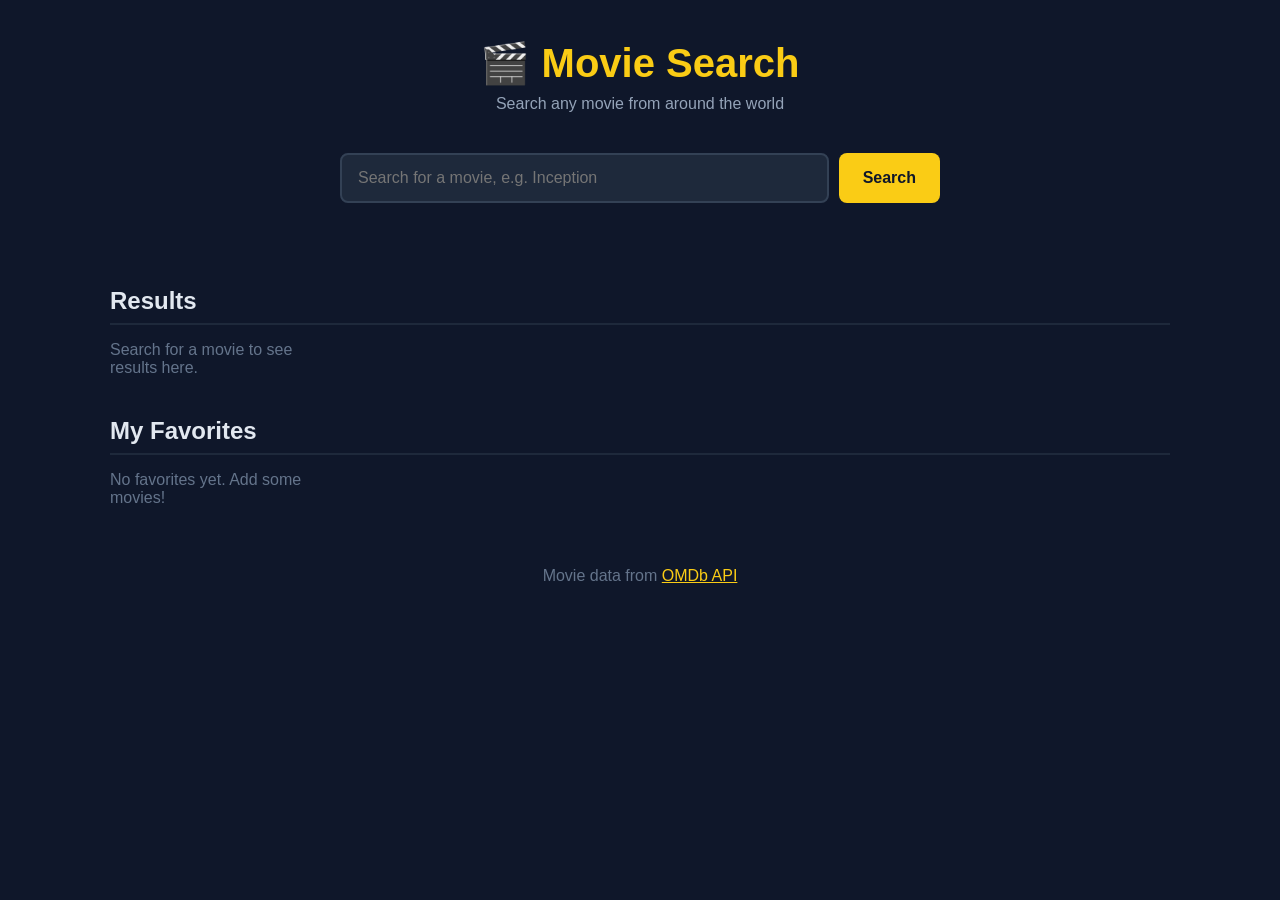
==== index.html @ 8ad70783 "Add movie search app" ====
<!DOCTYPE html>
<html lang="en">
<head>
  <meta charset="UTF-8" />
  <meta name="viewport" content="width=device-width, initial-scale=1.0" />
  <title>Movie Search App</title>
  <link rel="stylesheet" href="style.css" />
</head>
<body>

  <header>
    <h1>🎬 Movie Search</h1>
    <p>Search any movie from around the world</p>
  </header>

  <main>
    <!-- Search bar -->
    <form id="search-form">
      <input
        type="text"
        id="search-input"
        placeholder="Search for a movie, e.g. Inception"
        required
      />
      <button type="submit">Search</button>
    </form>

    <!-- Message area (loading, errors, no results) -->
    <p id="message"></p>

    <!-- Search results -->
    <section>
      <h2>Results</h2>
      <div id="results" class="movie-grid"></div>
    </section>

    <!-- Favorites -->
    <section>
      <h2>My Favorites</h2>
      <div id="favorites" class="movie-grid"></div>
    </section>
  </main>

  <!-- Movie details popup -->
  <div id="modal" class="modal hidden">
    <div class="modal-content">
      <button id="modal-close" class="modal-close">&times;</button>
      <div id="modal-body"></div>
    </div>
  </div>

  <footer>
    <p>Movie data from <a href="https://www.omdbapi.com/" target="_blank">OMDb API</a></p>
  </footer>

  <script src="script.js"></script>
</body>
</html>
---- style.css ----
* {
  box-sizing: border-box;
  margin: 0;
  padding: 0;
}

body {
  font-family: "Segoe UI", Arial, sans-serif;
  background: #0f172a;
  color: #e2e8f0;
  min-height: 100vh;
}

header {
  text-align: center;
  padding: 40px 20px 20px;
}

header h1 {
  font-size: 2.5rem;
  color: #facc15;
}

header p {
  color: #94a3b8;
  margin-top: 8px;
}

main {
  max-width: 1100px;
  margin: 0 auto;
  padding: 20px;
}

section {
  margin-top: 40px;
}

section h2 {
  margin-bottom: 16px;
  border-bottom: 2px solid #1e293b;
  padding-bottom: 8px;
}

/* Search form */
#search-form {
  display: flex;
  gap: 10px;
  max-width: 600px;
  margin: 0 auto;
}

#search-input {
  flex: 1;
  padding: 14px 16px;
  font-size: 1rem;
  border: 2px solid #334155;
  border-radius: 8px;
  background: #1e293b;
  color: #e2e8f0;
  outline: none;
}

#search-input:focus {
  border-color: #facc15;
}

button {
  cursor: pointer;
  font-size: 1rem;
  border: none;
  border-radius: 8px;
}

#search-form button {
  padding: 14px 24px;
  background: #facc15;
  color: #0f172a;
  font-weight: bold;
}

#search-form button:hover {
  background: #fde047;
}

/* Message line */
#message {
  text-align: center;
  margin-top: 20px;
  color: #94a3b8;
  min-height: 24px;
}

/* Movie grid and cards */
.movie-grid {
  display: grid;
  grid-template-columns: repeat(auto-fill, minmax(180px, 1fr));
  gap: 20px;
}

.movie-card {
  background: #1e293b;
  border-radius: 10px;
  overflow: hidden;
  transition: transform 0.2s;
}

.movie-card:hover {
  transform: translateY(-5px);
}

.movie-card img {
  width: 100%;
  height: 270px;
  object-fit: cover;
  cursor: pointer;
  display: block;
}

.movie-info {
  padding: 12px;
}

.movie-info h3 {
  font-size: 1rem;
  margin-bottom: 4px;
}

.movie-info p {
  color: #94a3b8;
  font-size: 0.85rem;
}

.fav-btn {
  margin-top: 10px;
  width: 100%;
  padding: 8px;
  background: #334155;
  color: #e2e8f0;
}

.fav-btn:hover {
  background: #475569;
}

.empty-note {
  color: #64748b;
}

/* Details popup */
.modal {
  position: fixed;
  inset: 0;
  background: rgba(0, 0, 0, 0.75);
  display: flex;
  align-items: center;
  justify-content: center;
  padding: 20px;
  z-index: 10;
}

.modal.hidden {
  display: none;
}

.modal-content {
  background: #1e293b;
  border-radius: 12px;
  max-width: 750px;
  width: 100%;
  max-height: 90vh;
  overflow-y: auto;
  padding: 24px;
  position: relative;
}

.modal-close {
  position: absolute;
  top: 10px;
  right: 14px;
  background: none;
  color: #e2e8f0;
  font-size: 2rem;
}

.modal-details {
  display: flex;
  gap: 24px;
  flex-wrap: wrap;
}

.modal-details img {
  width: 220px;
  border-radius: 8px;
  align-self: flex-start;
}

.modal-text {
  flex: 1;
  min-width: 240px;
}

.modal-text h2 {
  color: #facc15;
  border: none;
  margin-bottom: 8px;
}

.modal-text p {
  margin-bottom: 8px;
  line-height: 1.5;
}

footer {
  text-align: center;
  padding: 40px 20px;
  color: #64748b;
}

footer a {
  color: #facc15;
}
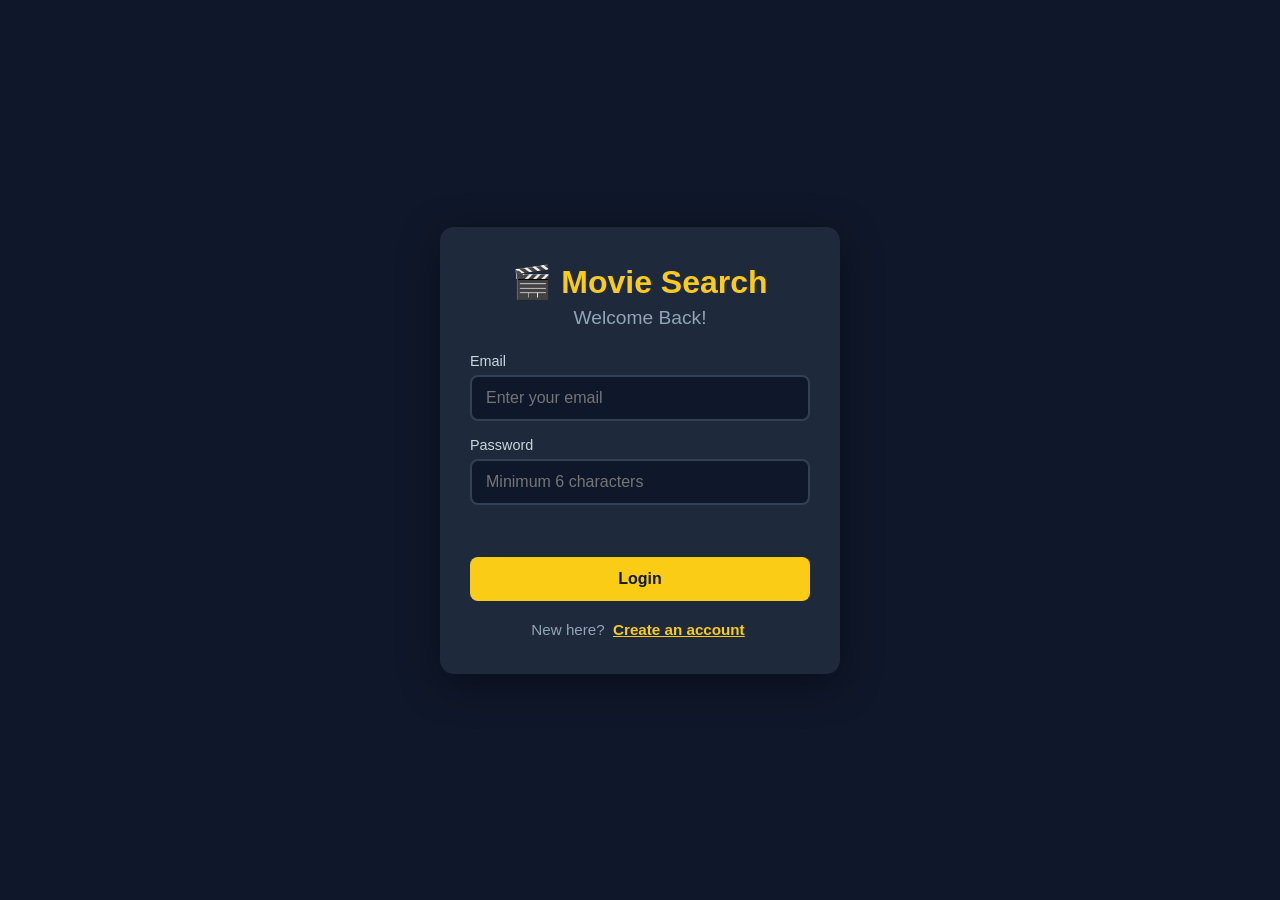
==== commit eff6d55d: "Add login, signup and trailer button" ====
--- a/index.html
+++ b/index.html
@@ -7,6 +7,14 @@
   <link rel="stylesheet" href="style.css" />
 </head>
 <body>
+
+  <div class="user-bar">
+    <a href="index.html" class="home-link">🏠 Home</a>
+    <div class="user-actions">
+      <span id="user-name"></span>
+      <button id="logout-btn">Logout</button>
+    </div>
+  </div>
 
   <header>
     <h1>🎬 Movie Search</h1>
@@ -36,7 +44,7 @@
 
     <!-- Favorites -->
     <section>
-      <h2>My Favorites</h2>
+      <h2>❤️ My Favorites</h2>
       <div id="favorites" class="movie-grid"></div>
     </section>
   </main>
--- a/style.css
+++ b/style.css
@@ -11,9 +11,134 @@
   min-height: 100vh;
 }
 
+.hidden {
+  display: none !important;
+}
+
+/* ===== Login page ===== */
+.auth-page {
+  display: flex;
+  align-items: center;
+  justify-content: center;
+  padding: 20px;
+}
+
+.auth-box {
+  width: 100%;
+  max-width: 400px;
+  background: #1e293b;
+  border-radius: 14px;
+  padding: 36px 30px;
+  text-align: center;
+  box-shadow: 0 10px 40px rgba(0, 0, 0, 0.4);
+}
+
+.auth-box h1 {
+  font-size: 2rem;
+  color: #facc15;
+  margin-bottom: 6px;
+}
+
+.auth-box h2 {
+  font-size: 1.2rem;
+  font-weight: 500;
+  color: #94a3b8;
+  margin-bottom: 24px;
+}
+
+#auth-form {
+  display: flex;
+  flex-direction: column;
+  gap: 16px;
+  text-align: left;
+}
+
+.form-group label {
+  display: block;
+  font-size: 0.9rem;
+  color: #cbd5e1;
+  margin-bottom: 6px;
+}
+
+.form-group input {
+  width: 100%;
+  padding: 12px 14px;
+  font-size: 1rem;
+  border: 2px solid #334155;
+  border-radius: 8px;
+  background: #0f172a;
+  color: #e2e8f0;
+  outline: none;
+}
+
+.form-group input:focus {
+  border-color: #facc15;
+}
+
+.auth-error {
+  color: #f87171;
+  font-size: 0.9rem;
+  min-height: 20px;
+  text-align: center;
+}
+
+#auth-submit {
+  width: 100%;
+  padding: 13px;
+  background: #facc15;
+  color: #0f172a;
+  font-weight: bold;
+}
+
+#auth-submit:hover {
+  background: #fde047;
+}
+
+.auth-switch {
+  margin-top: 20px;
+  color: #94a3b8;
+  font-size: 0.95rem;
+}
+
+#auth-toggle {
+  background: none;
+  color: #facc15;
+  font-weight: bold;
+  text-decoration: underline;
+  padding: 0 4px;
+  font-size: 0.95rem;
+}
+
+.auth-note {
+  margin-top: 22px;
+  font-size: 0.78rem;
+  color: #64748b;
+}
+
+/* ===== User bar (top of main app) ===== */
+.user-bar {
+  display: flex;
+  justify-content: flex-end;
+  align-items: center;
+  gap: 12px;
+  padding: 14px 24px;
+  color: #cbd5e1;
+}
+
+#logout-btn {
+  padding: 8px 16px;
+  background: #334155;
+  color: #e2e8f0;
+}
+
+#logout-btn:hover {
+  background: #475569;
+}
+
+/* ===== Main app ===== */
 header {
   text-align: center;
-  padding: 40px 20px 20px;
+  padding: 20px 20px 20px;
 }
 
 header h1 {
@@ -159,10 +284,6 @@
   z-index: 10;
 }
 
-.modal.hidden {
-  display: none;
-}
-
 .modal-content {
   background: #1e293b;
   border-radius: 12px;
@@ -211,6 +332,22 @@
   line-height: 1.5;
 }
 
+/* Trailer button */
+.trailer-link {
+  display: inline-block;
+  margin-top: 8px;
+  padding: 10px 18px;
+  background: #ef4444;
+  color: white;
+  text-decoration: none;
+  border-radius: 8px;
+  font-weight: bold;
+}
+
+.trailer-link:hover {
+  background: #dc2626;
+}
+
 footer {
   text-align: center;
   padding: 40px 20px;
@@ -219,4 +356,24 @@
 
 footer a {
   color: #facc15;
+}
+/* Home link + user bar layout */
+.user-bar {
+  justify-content: space-between;
+}
+
+.user-actions {
+  display: flex;
+  align-items: center;
+  gap: 12px;
+}
+
+.home-link {
+  color: #facc15;
+  text-decoration: none;
+  font-weight: bold;
+}
+
+.home-link:hover {
+  text-decoration: underline;
 }
